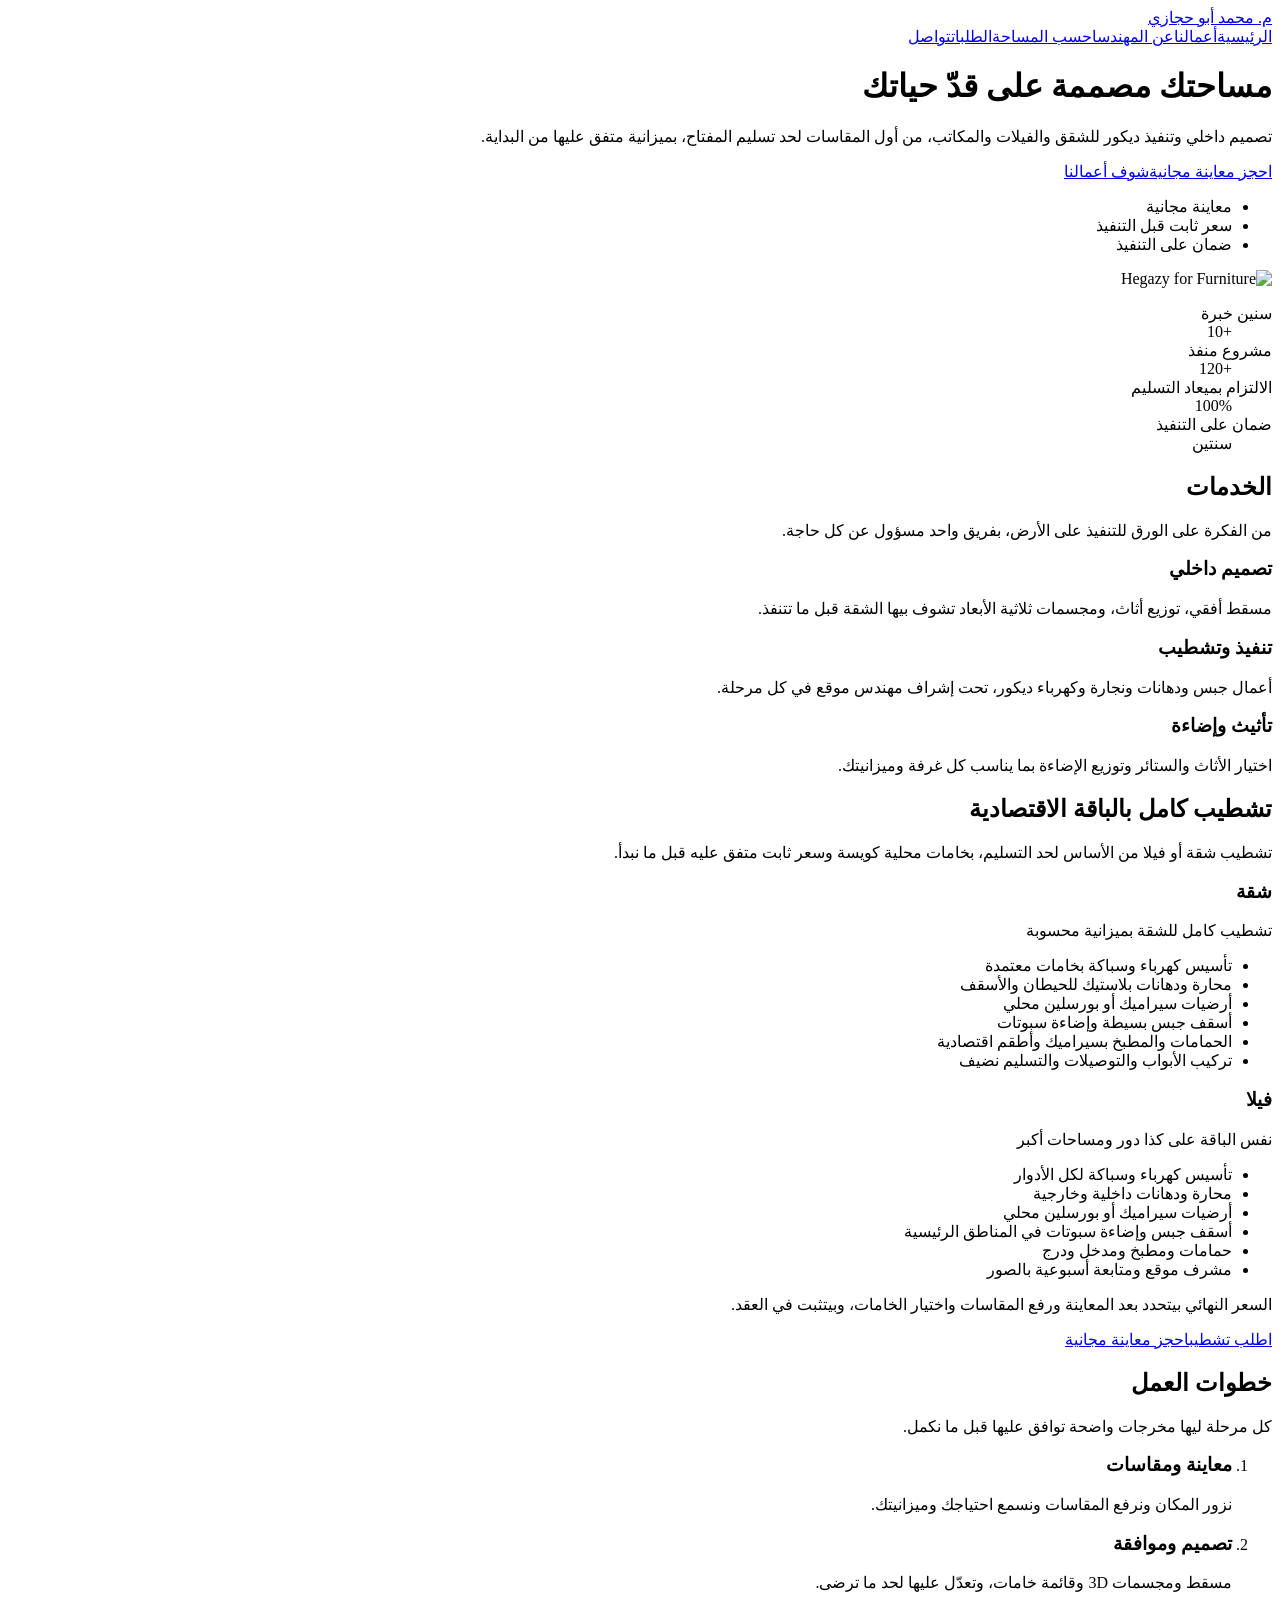
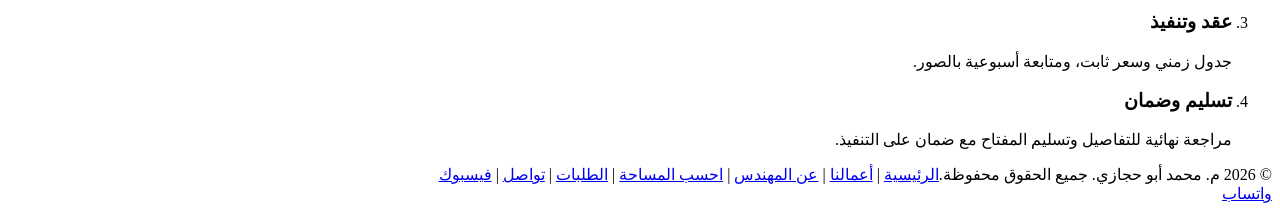
==== index.html @ 17595d0e "Add files via upload" ====
<!doctype html>
<html lang="ar" dir="rtl"><head>
<meta charset="utf-8">
<meta name="viewport" content="width=device-width, initial-scale=1, viewport-fit=cover">
<title>م. محمد أبو حجازي | تصميم داخلي وتنفيذ ديكور وتشطيبات في القاهرة</title>
<meta name="description" content="م. محمد أبو حجازي: تصميم داخلي وتنفيذ ديكور وتشطيبات للشقق والفيلات والمكاتب في القاهرة والجيزة، بسعر ثابت وضمان على التنفيذ. احجز معاينة مجانية.">
<link rel="canonical" href="https://YOUR-SITE-URL/">
<meta property="og:type" content="website"><meta property="og:locale" content="ar_EG"><meta property="og:site_name" content="م. محمد أبو حجازي">
<meta property="og:title" content="م. محمد أبو حجازي | تصميم داخلي وتنفيذ ديكور وتشطيبات في القاهرة"><meta property="og:description" content="م. محمد أبو حجازي: تصميم داخلي وتنفيذ ديكور وتشطيبات للشقق والفيلات والمكاتب في القاهرة والجيزة، بسعر ثابت وضمان على التنفيذ. احجز معاينة مجانية."><meta property="og:url" content="https://YOUR-SITE-URL/"><meta property="og:image" content="https://YOUR-SITE-URL/images/hero.jpg">
<link rel="icon" href="data:image/svg+xml,%3Csvg xmlns='http://www.w3.org/2000/svg' viewBox='0 0 100 100'%3E%3Crect width='100' height='100' rx='18' fill='%232f4a3c'/%3E%3Cpath d='M20 70V40l30-20 30 20v30' fill='none' stroke='%23a0742a' stroke-width='8'/%3E%3C/svg%3E">
<link rel="stylesheet" href="https://fonts.googleapis.com/css2?family=Reem+Kufi:wght@500;700&amp;family=IBM+Plex+Sans+Arabic:wght@400;500;600;700&amp;display=swap">
<link rel="stylesheet" href="css/style.css">
<script type="application/ld+json">{"@context": "https://schema.org", "@type": "HomeAndConstructionBusiness", "name": "م. محمد أبو حجازي", "description": "تصميم داخلي وتنفيذ ديكور وتشطيبات", "url": "https://YOUR-SITE-URL/", "image": "https://YOUR-SITE-URL/images/hero.jpg", "telephone": "+201100474985", "address": {"@type": "PostalAddress", "streetAddress": "مدينة النور، الزاوية الحمراء، حدائق القبة، شبرا مصر", "addressLocality": "القاهرة", "addressCountry": "EG"}, "openingHours": "Sa-Th 10:00-18:00", "areaServed": ["القاهرة", "الجيزة"], "sameAs": ["https://www.facebook.com/share/1TTazVWoUD/?mibextid=wwXIfr"]}</script>
</head>
<body>
<div class="wrap"><header class="top"><a class="logo" href="index.html">م. محمد أبو حجازي</a><nav aria-label="التنقل"><a href="index.html" aria-current="page">الرئيسية</a><a href="projects.html">أعمالنا</a><a href="about.html">عن المهندس</a><a href="calc.html">احسب المساحة</a><a href="orders.html" id="navOrd">الطلبات</a><a href="contact.html">تواصل</a></nav></header></div>
<div class="wrap"><div class="hero">
    <div>
      <h1>مساحتك مصممة على قدّ حياتك</h1>
      <p>تصميم داخلي وتنفيذ ديكور للشقق والفيلات والمكاتب، من أول المقاسات لحد تسليم المفتاح، بميزانية متفق عليها من البداية.</p>
      <a class="btn" href="contact.html">احجز معاينة مجانية</a><a class="btn ghost" href="projects.html">شوف أعمالنا</a>
      <ul class="trust"><li>معاينة مجانية</li><li>سعر ثابت قبل التنفيذ</li><li>ضمان على التنفيذ</li></ul>
    </div>
    <img class="heroimg" src="images/hero.jpg" alt="Hegazy for Furniture" width="703" height="956">
  </div></div>
<div class="stats"><div class="wrap"><dl>
  <div><dt>سنين خبرة</dt><dd>+10</dd></div>
  <div><dt>مشروع منفذ</dt><dd>+120</dd></div>
  <div><dt>الالتزام بميعاد التسليم</dt><dd>100%</dd></div>
  <div><dt>ضمان على التنفيذ</dt><dd>سنتين</dd></div>
</dl></div></div>
<!-- الأرقام أعلاه نموذج: عدّلها بأرقامك الحقيقية -->
<section id="services"><div class="wrap">
  <h2>الخدمات</h2>
  <p class="lead">من الفكرة على الورق للتنفيذ على الأرض، بفريق واحد مسؤول عن كل حاجة.</p>
  <div class="services">
    <div><h3>تصميم داخلي</h3><p>مسقط أفقي، توزيع أثاث، ومجسمات ثلاثية الأبعاد تشوف بيها الشقة قبل ما تتنفذ.</p></div>
    <div><h3>تنفيذ وتشطيب</h3><p>أعمال جبس ودهانات ونجارة وكهرباء ديكور، تحت إشراف مهندس موقع في كل مرحلة.</p></div>
    <div><h3>تأثيث وإضاءة</h3><p>اختيار الأثاث والستائر وتوزيع الإضاءة بما يناسب كل غرفة وميزانيتك.</p></div>
  </div>
</div></section>
<section id="packages"><div class="wrap">
  <h2>تشطيب كامل بالباقة الاقتصادية</h2>
  <p class="lead">تشطيب شقة أو فيلا من الأساس لحد التسليم، بخامات محلية كويسة وسعر ثابت متفق عليه قبل ما نبدأ.</p>
  <!-- عدّل بنود الباقة حسب شغلك الفعلي -->
  <div class="pkg">
    <div>
      <h3>شقة</h3>
      <p class="sub">تشطيب كامل للشقة بميزانية محسوبة</p>
      <ul>
        <li>تأسيس كهرباء وسباكة بخامات معتمدة</li>
        <li>محارة ودهانات بلاستيك للحيطان والأسقف</li>
        <li>أرضيات سيراميك أو بورسلين محلي</li>
        <li>أسقف جبس بسيطة وإضاءة سبوتات</li>
        <li>الحمامات والمطبخ بسيراميك وأطقم اقتصادية</li>
        <li>تركيب الأبواب والتوصيلات والتسليم نضيف</li>
      </ul>
    </div>
    <div>
      <h3>فيلا</h3>
      <p class="sub">نفس الباقة على كذا دور ومساحات أكبر</p>
      <ul>
        <li>تأسيس كهرباء وسباكة لكل الأدوار</li>
        <li>محارة ودهانات داخلية وخارجية</li>
        <li>أرضيات سيراميك أو بورسلين محلي</li>
        <li>أسقف جبس وإضاءة سبوتات في المناطق الرئيسية</li>
        <li>حمامات ومطبخ ومدخل ودرج</li>
        <li>مشرف موقع ومتابعة أسبوعية بالصور</li>
      </ul>
    </div>
  </div>
  <p class="pkg-note">السعر النهائي بيتحدد بعد المعاينة ورفع المقاسات واختيار الخامات، وبيتثبت في العقد.</p>
  <a class="btn" href="orders.html#reqs" id="pkgCalc">اطلب تشطيب</a><a class="btn ghost" href="contact.html">احجز معاينة مجانية</a>
</div></section>
<section id="process"><div class="wrap">
  <h2>خطوات العمل</h2>
  <p class="lead">كل مرحلة ليها مخرجات واضحة توافق عليها قبل ما نكمل.</p>
  <ol class="steps">
    <li><h3>معاينة ومقاسات</h3><p>نزور المكان ونرفع المقاسات ونسمع احتياجك وميزانيتك.</p></li>
    <li><h3>تصميم وموافقة</h3><p>مسقط ومجسمات 3D وقائمة خامات، وتعدّل عليها لحد ما ترضى.</p></li>
    <li><h3>عقد وتنفيذ</h3><p>جدول زمني وسعر ثابت، ومتابعة أسبوعية بالصور.</p></li>
    <li><h3>تسليم وضمان</h3><p>مراجعة نهائية للتفاصيل وتسليم المفتاح مع ضمان على التنفيذ.</p></li>
  </ol>
</div></section>
<footer><div class="wrap foot"><span>© 2026 م. محمد أبو حجازي. جميع الحقوق محفوظة.</span><span><a href="index.html">الرئيسية</a> | <a href="projects.html">أعمالنا</a> | <a href="about.html">عن المهندس</a> | <a href="calc.html">احسب المساحة</a> | <a href="orders.html">الطلبات</a> | <a href="contact.html">تواصل</a> | <a href="https://www.facebook.com/share/1TTazVWoUD/?mibextid=wwXIfr" target="_blank" rel="noopener">فيسبوك</a></span></div></footer>
<a class="wa" href="https://wa.me/201100474985" target="_blank" rel="noopener" aria-label="تواصل معنا على واتساب">واتساب</a>


</body></html>
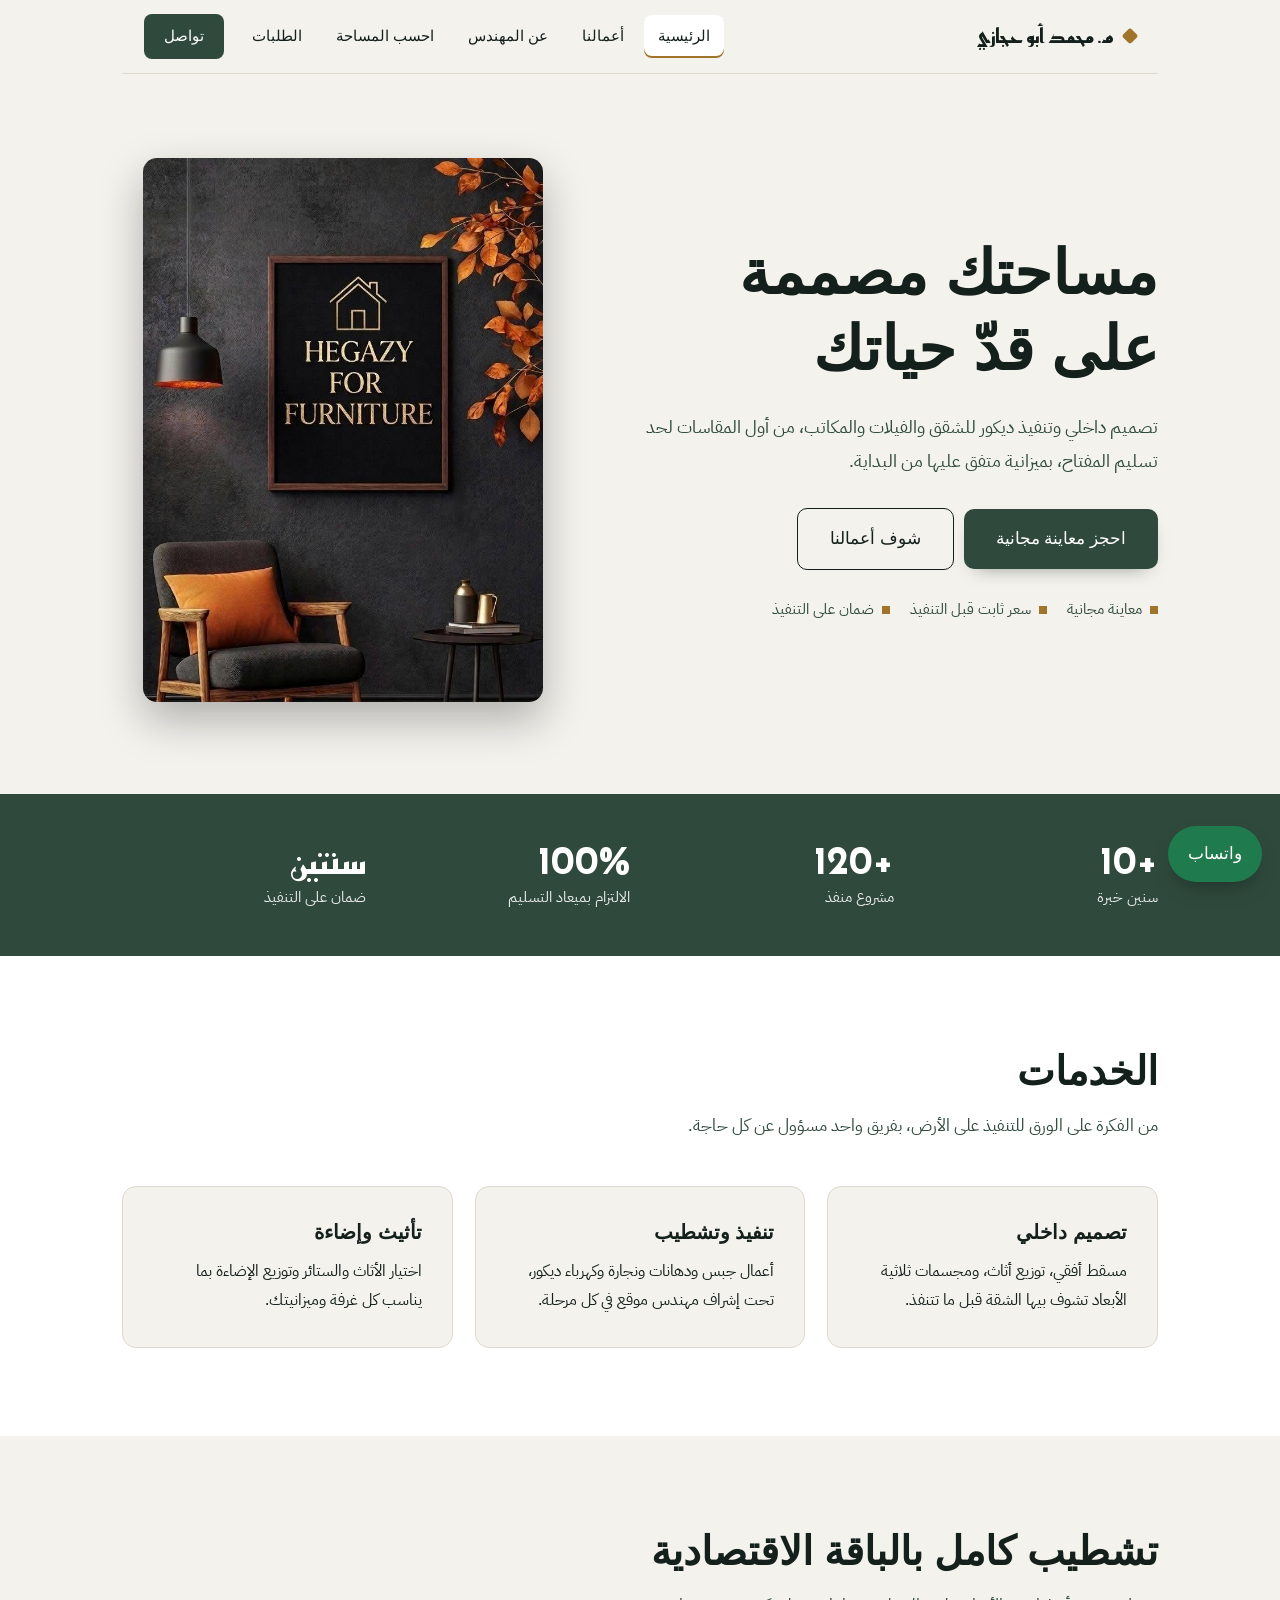
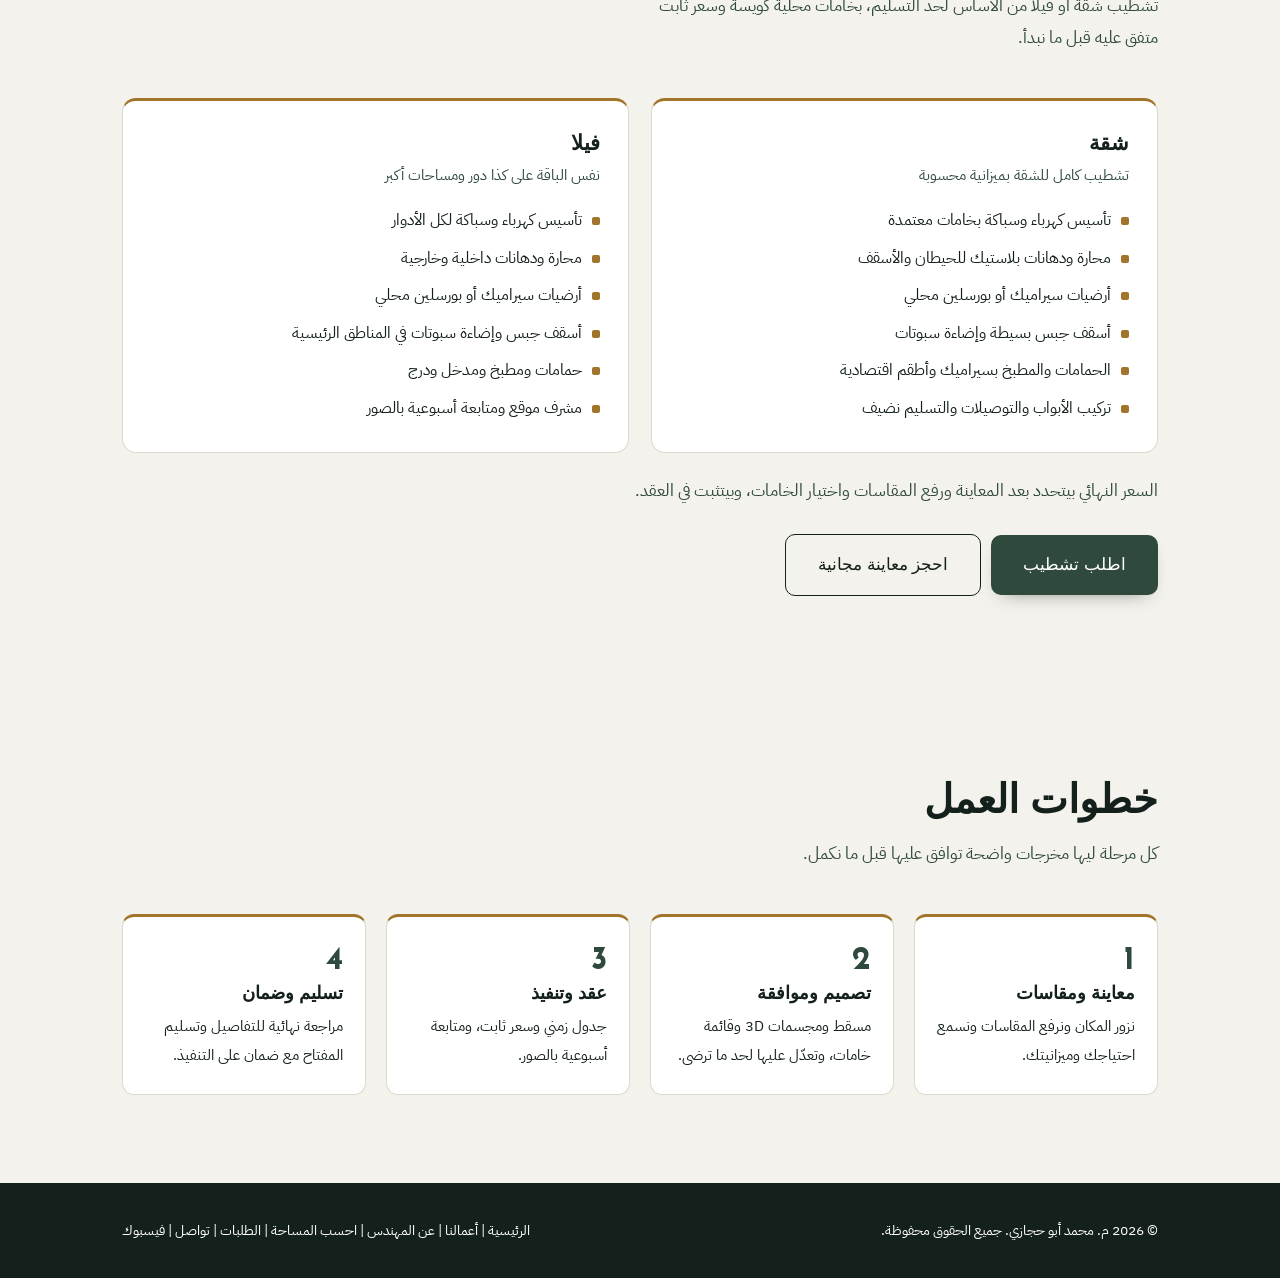
==== commit 6c833c7a: "Add files via upload" ====
--- a/index.html
+++ b/index.html
@@ -4,13 +4,13 @@
 <meta name="viewport" content="width=device-width, initial-scale=1, viewport-fit=cover">
 <title>م. محمد أبو حجازي | تصميم داخلي وتنفيذ ديكور وتشطيبات في القاهرة</title>
 <meta name="description" content="م. محمد أبو حجازي: تصميم داخلي وتنفيذ ديكور وتشطيبات للشقق والفيلات والمكاتب في القاهرة والجيزة، بسعر ثابت وضمان على التنفيذ. احجز معاينة مجانية.">
-<link rel="canonical" href="https://YOUR-SITE-URL/">
+<link rel="canonical" href="https://nadernadet33-prog.github.io/abohegazy/">
 <meta property="og:type" content="website"><meta property="og:locale" content="ar_EG"><meta property="og:site_name" content="م. محمد أبو حجازي">
-<meta property="og:title" content="م. محمد أبو حجازي | تصميم داخلي وتنفيذ ديكور وتشطيبات في القاهرة"><meta property="og:description" content="م. محمد أبو حجازي: تصميم داخلي وتنفيذ ديكور وتشطيبات للشقق والفيلات والمكاتب في القاهرة والجيزة، بسعر ثابت وضمان على التنفيذ. احجز معاينة مجانية."><meta property="og:url" content="https://YOUR-SITE-URL/"><meta property="og:image" content="https://YOUR-SITE-URL/images/hero.jpg">
+<meta property="og:title" content="م. محمد أبو حجازي | تصميم داخلي وتنفيذ ديكور وتشطيبات في القاهرة"><meta property="og:description" content="م. محمد أبو حجازي: تصميم داخلي وتنفيذ ديكور وتشطيبات للشقق والفيلات والمكاتب في القاهرة والجيزة، بسعر ثابت وضمان على التنفيذ. احجز معاينة مجانية."><meta property="og:url" content="https://nadernadet33-prog.github.io/abohegazy/"><meta property="og:image" content="https://nadernadet33-prog.github.io/abohegazy/hero.jpg">
 <link rel="icon" href="data:image/svg+xml,%3Csvg xmlns='http://www.w3.org/2000/svg' viewBox='0 0 100 100'%3E%3Crect width='100' height='100' rx='18' fill='%232f4a3c'/%3E%3Cpath d='M20 70V40l30-20 30 20v30' fill='none' stroke='%23a0742a' stroke-width='8'/%3E%3C/svg%3E">
 <link rel="stylesheet" href="https://fonts.googleapis.com/css2?family=Reem+Kufi:wght@500;700&amp;family=IBM+Plex+Sans+Arabic:wght@400;500;600;700&amp;display=swap">
-<link rel="stylesheet" href="css/style.css">
-<script type="application/ld+json">{"@context": "https://schema.org", "@type": "HomeAndConstructionBusiness", "name": "م. محمد أبو حجازي", "description": "تصميم داخلي وتنفيذ ديكور وتشطيبات", "url": "https://YOUR-SITE-URL/", "image": "https://YOUR-SITE-URL/images/hero.jpg", "telephone": "+201100474985", "address": {"@type": "PostalAddress", "streetAddress": "مدينة النور، الزاوية الحمراء، حدائق القبة، شبرا مصر", "addressLocality": "القاهرة", "addressCountry": "EG"}, "openingHours": "Sa-Th 10:00-18:00", "areaServed": ["القاهرة", "الجيزة"], "sameAs": ["https://www.facebook.com/share/1TTazVWoUD/?mibextid=wwXIfr"]}</script>
+<link rel="stylesheet" href="style.css">
+<script type="application/ld+json">{"@context": "https://schema.org", "@type": "HomeAndConstructionBusiness", "name": "م. محمد أبو حجازي", "description": "تصميم داخلي وتنفيذ ديكور وتشطيبات", "url": "https://nadernadet33-prog.github.io/abohegazy/", "image": "https://nadernadet33-prog.github.io/abohegazy/hero.jpg", "telephone": "+201100474985", "address": {"@type": "PostalAddress", "streetAddress": "مدينة النور، الزاوية الحمراء، حدائق القبة، شبرا مصر", "addressLocality": "القاهرة", "addressCountry": "EG"}, "openingHours": "Sa-Th 10:00-18:00", "areaServed": ["القاهرة", "الجيزة"], "sameAs": ["https://www.facebook.com/share/1TTazVWoUD/?mibextid=wwXIfr"]}</script>
 </head>
 <body>
 <div class="wrap"><header class="top"><a class="logo" href="index.html">م. محمد أبو حجازي</a><nav aria-label="التنقل"><a href="index.html" aria-current="page">الرئيسية</a><a href="projects.html">أعمالنا</a><a href="about.html">عن المهندس</a><a href="calc.html">احسب المساحة</a><a href="orders.html" id="navOrd">الطلبات</a><a href="contact.html">تواصل</a></nav></header></div>
@@ -21,7 +21,7 @@
       <a class="btn" href="contact.html">احجز معاينة مجانية</a><a class="btn ghost" href="projects.html">شوف أعمالنا</a>
       <ul class="trust"><li>معاينة مجانية</li><li>سعر ثابت قبل التنفيذ</li><li>ضمان على التنفيذ</li></ul>
     </div>
-    <img class="heroimg" src="images/hero.jpg" alt="Hegazy for Furniture" width="703" height="956">
+    <img class="heroimg" src="hero.jpg" alt="Hegazy for Furniture" width="703" height="956">
   </div></div>
 <div class="stats"><div class="wrap"><dl>
   <div><dt>سنين خبرة</dt><dd>+10</dd></div>
--- a/style.css
+++ b/style.css
@@ -0,0 +1,348 @@
+
+:root{
+  --plaster:#ebeae6; --paper:#f6f5f2; --ink:#1b2421; --moss:#4a5d4f; --brass:#946d2e; --line:#c9c7bf;
+  --on-moss:#f6f5f2;
+  color-scheme:light;
+  box-sizing:border-box;
+  padding-top:env(safe-area-inset-top,0px); padding-bottom:env(safe-area-inset-bottom,0px);
+}
+@media (prefers-color-scheme:dark){
+  :root:not([data-theme="light"]){
+    --plaster:#161c19; --paper:#1d2521; --ink:#ecebe6; --moss:#8fa595; --brass:#d3a95c; --line:#36413b;
+    --on-moss:#161c19; color-scheme:dark;
+  }
+}
+:root[data-theme="dark"]{
+  --plaster:#161c19; --paper:#1d2521; --ink:#ecebe6; --moss:#8fa595; --brass:#d3a95c; --line:#36413b;
+  --on-moss:#161c19; color-scheme:dark;
+}
+html{scroll-padding-top:env(safe-area-inset-top,0px);scroll-behavior:smooth}
+*,*::before,*::after{box-sizing:border-box}
+body{margin:0;background:var(--plaster);color:var(--ink);font-family:"IBM Plex Sans Arabic",Tahoma,sans-serif;font-size:17px;line-height:1.85}
+h1,h2,h3{font-family:"Reem Kufi","IBM Plex Sans Arabic",Tahoma,sans-serif;font-weight:700;line-height:1.3;margin:0}
+a{color:inherit}
+:focus-visible{outline:3px solid var(--brass);outline-offset:3px}
+.wrap{max-width:1080px;margin:0 auto;padding:0 22px}
+header.top{display:flex;align-items:center;justify-content:space-between;padding:18px 0;border-bottom:1px solid var(--line)}
+.logo{font-family:"Reem Kufi",sans-serif;font-weight:700;font-size:1.25rem;text-decoration:none}
+nav{display:flex;gap:22px;font-size:.95rem}
+nav a{text-decoration:none;padding:4px 0;border-bottom:2px solid transparent}
+nav a:hover{border-color:var(--brass)}
+@media(max-width:620px){nav{gap:14px;font-size:.85rem}}
+
+/* hero */
+.hero{display:grid;grid-template-columns:1.1fr .9fr;gap:40px;align-items:center;padding:64px 0 72px}
+.hero h1{font-size:clamp(2.2rem,5.6vw,4rem);max-width:12ch}
+.hero p{max-width:46ch;margin:22px 0 30px;color:var(--moss)}
+.btn{display:inline-block;background:var(--moss);color:var(--on-moss);padding:13px 28px;text-decoration:none;font-weight:500;border:0;font:inherit;font-weight:500;cursor:pointer;border-radius:2px}
+.btn:hover{background:var(--ink);color:var(--paper)}
+.btn.ghost{background:transparent;color:var(--ink);border:1px solid var(--ink);margin-inline-start:10px}
+.plan{width:100%;height:auto;color:var(--ink)}
+.plan .wall{fill:none;stroke:currentColor;stroke-width:5;stroke-linecap:square;stroke-dasharray:1;pathLength:1}
+.plan .furn{fill:none;stroke:var(--moss);stroke-width:2}
+.plan .dim{stroke:var(--brass);stroke-width:1.5;fill:none}
+.plan text{fill:var(--brass);font-family:"IBM Plex Sans Arabic",sans-serif;font-size:13px}
+.plan .draw{stroke-dasharray:1;stroke-dashoffset:1;animation:draw 2.6s ease forwards}
+@keyframes draw{to{stroke-dashoffset:0}}
+.plan .fade{opacity:0;animation:fade .8s 1.9s ease forwards}
+@keyframes fade{to{opacity:1}}
+@media(max-width:820px){.hero{grid-template-columns:1fr;padding:40px 0 48px}}
+@media(prefers-reduced-motion:reduce){.plan .draw{animation:none;stroke-dashoffset:0}.plan .fade{animation:none;opacity:1}html{scroll-behavior:auto}}
+
+section{padding:68px 0;border-top:1px solid var(--line)}
+section>.wrap>h2{font-size:clamp(1.7rem,3.6vw,2.4rem);margin-bottom:10px}
+.lead{color:var(--moss);max-width:52ch;margin:0 0 38px}
+
+/* services */
+.services{display:grid;grid-template-columns:repeat(3,1fr);gap:0;border:1px solid var(--line);background:var(--paper)}
+.services div{padding:28px 26px;border-inline-start:1px solid var(--line)}
+.services div:first-child{border-inline-start:0}
+.services h3{font-size:1.3rem;margin-bottom:8px}
+.services p{margin:0;font-size:.97rem}
+@media(max-width:760px){.services{grid-template-columns:1fr}.services div{border-inline-start:0;border-top:1px solid var(--line)}.services div:first-child{border-top:0}}
+
+/* projects */
+.projects{display:grid;grid-template-columns:repeat(6,1fr);gap:16px}
+.proj{position:relative;min-height:250px;padding:20px;display:flex;flex-direction:column;justify-content:flex-end;color:#f6f5f2;overflow:hidden}
+.proj::before{content:"";position:absolute;inset:0;z-index:0}
+.proj>*{position:relative;z-index:1}
+.proj h3{font-size:1.3rem}
+.proj small{opacity:.9;font-size:.9rem}
+.sw{display:flex;gap:6px;margin-top:12px}
+.sw i{width:22px;height:22px;border:1px solid rgba(255,255,255,.5);display:block}
+.p1{grid-column:span 4;min-height:340px}.p2{grid-column:span 2}.p3{grid-column:span 2}.p4{grid-column:span 4}
+.p1::before{background:linear-gradient(180deg,#d8cfc0 0 58%,#8a6a45 58% 100%)}
+.p2::before{background:linear-gradient(90deg,#3d4f45 0 50%,#2b3832 50%)}
+.p3::before{background:linear-gradient(180deg,#bfc4c2 0 70%,#6c6a64 70%)}
+.p4::before{background:linear-gradient(90deg,#e7dfd2 0 35%,#a88b62 35% 70%,#44352a 70%)}
+.p1,.p3,.p4{color:#1b1b19}.p1 .sw i,.p3 .sw i,.p4 .sw i{border-color:rgba(0,0,0,.35)}
+@media(max-width:700px){.projects{grid-template-columns:1fr}.proj{grid-column:auto!important;min-height:220px}}
+
+/* process */
+ol.steps{list-style:none;margin:0;padding:0;display:grid;grid-template-columns:repeat(4,1fr);gap:22px;counter-reset:s}
+ol.steps li{counter-increment:s;border-top:3px solid var(--moss);padding-top:14px}
+ol.steps li::before{content:counter(s);font-family:"Reem Kufi",sans-serif;font-size:2rem;color:var(--brass);display:block;line-height:1.2}
+ol.steps h3{font-size:1.15rem;margin:4px 0 6px}
+ol.steps p{margin:0;font-size:.95rem}
+@media(max-width:820px){ol.steps{grid-template-columns:1fr 1fr}}
+@media(max-width:480px){ol.steps{grid-template-columns:1fr}}
+
+/* contact */
+.contact{display:grid;grid-template-columns:1fr 1fr;gap:44px}
+.contact dl{margin:0}.contact dt{color:var(--moss);font-size:.9rem;margin-top:16px}.contact dd{margin:0;font-size:1.1rem}
+form{display:grid;gap:14px}
+label{display:grid;gap:6px;font-size:.95rem}
+input,select,textarea{font:inherit;color:var(--ink);background:var(--paper);border:1px solid var(--line);padding:11px 12px;border-radius:2px;width:100%}
+textarea{min-height:100px;resize:vertical}
+@media(max-width:760px){.contact{grid-template-columns:1fr}}
+.calc{display:grid;grid-template-columns:1.3fr .7fr;gap:36px;align-items:start}
+.calc>div>label{margin-bottom:18px;max-width:320px}
+.room{display:grid;grid-template-columns:1.3fr 1fr 1fr auto;gap:10px;padding:14px;margin-bottom:12px;background:var(--paper);border:1px solid var(--line)}
+.room .rc{grid-column:1/-1;font-size:.92rem;color:var(--moss)}
+.room .rm{background:none;border:1px solid var(--line);color:var(--ink);cursor:pointer;padding:0 12px;border-radius:2px;font:inherit}
+.room .rm:hover{border-color:var(--brass);color:var(--brass)}
+.result{background:var(--moss);color:var(--on-moss);padding:26px;position:sticky;top:16px}
+.result p{margin:0;font-size:.95rem}
+.result strong{display:block;font-family:"Reem Kufi",sans-serif;font-size:clamp(1.7rem,4vw,2.3rem);line-height:1.3;margin:6px 0 4px}
+.result ul{list-style:none;margin:16px 0;padding:14px 0 0;border-top:1px solid rgba(255,255,255,.35);font-size:.92rem}
+.result li{display:flex;justify-content:space-between;gap:10px}
+.result small{display:block;margin-top:14px;font-size:.82rem;opacity:.9}
+.result .btn{background:var(--on-moss);color:var(--moss);width:100%;text-align:center}
+.result .btn:hover{background:var(--ink);color:var(--paper)}
+@media(max-width:820px){.calc{grid-template-columns:1fr}.result{position:static}.room{grid-template-columns:1fr 1fr}.room select{grid-column:1/-1}.room .rm{grid-column:1/-1;padding:8px}}
+.own{border:2px dashed var(--brass);padding:22px;margin-bottom:30px;background:var(--paper)}
+.own h3{font-size:1.2rem;margin-bottom:14px}
+.own .g{display:grid;grid-template-columns:repeat(3,1fr);gap:12px;margin-bottom:14px}
+.own .hint{font-size:.9rem;color:var(--moss);margin:4px 0 12px}
+.own[hidden]{display:none}
+@media(max-width:620px){.own .g{grid-template-columns:1fr 1fr}}
+.trust{list-style:none;display:flex;flex-wrap:wrap;gap:8px 20px;margin:26px 0 0;padding:0;font-size:.92rem;color:var(--moss)}
+.trust li::before{content:"";display:inline-block;width:8px;height:8px;background:var(--brass);margin-inline-end:8px}
+.stats{background:var(--moss);color:var(--on-moss);padding:30px 0}
+.stats dl{display:grid;grid-template-columns:repeat(4,1fr);gap:20px;margin:0}
+.stats dl div{display:flex;flex-direction:column-reverse}
+.stats dd{margin:0;font-family:"Reem Kufi",sans-serif;font-size:2.2rem;line-height:1.2}
+.stats dt{font-size:.92rem;opacity:.9}
+@media(max-width:700px){.stats dl{grid-template-columns:1fr 1fr}}
+.about{display:grid;grid-template-columns:220px 1fr;gap:40px;align-items:center}
+.about .mono{width:100%;height:auto;display:block}
+.about p{max-width:56ch;margin:12px 0 0}
+@media(max-width:700px){.about{grid-template-columns:1fr}.about .mono{max-width:160px}}
+.reviews{display:grid;grid-template-columns:repeat(3,1fr);gap:0;border-top:3px solid var(--moss)}
+.reviews figure{margin:0;padding:24px 22px 24px 0;border-inline-start:1px solid var(--line);padding-inline-start:22px}
+.reviews figure:first-child{border-inline-start:0;padding-inline-start:0}
+.reviews blockquote{margin:0 0 14px;font-size:1.05rem}
+.reviews figcaption{font-size:.9rem;color:var(--moss)}
+@media(max-width:760px){.reviews{grid-template-columns:1fr}.reviews figure{border-inline-start:0;padding-inline-start:0;border-bottom:1px solid var(--line)}}
+.faq{max-width:760px}
+.faq details{border-bottom:1px solid var(--line);padding:16px 0}
+.faq summary{cursor:pointer;font-weight:500;list-style:none;display:flex;justify-content:space-between;gap:12px}
+.faq summary::-webkit-details-marker{display:none}
+.faq summary::after{content:"+";color:var(--brass);font-size:1.4rem;line-height:1}
+.faq details[open] summary::after{content:"\2212"}
+.faq details p{margin:10px 0 0;color:var(--moss)}
+.wa{position:fixed;inset-inline-start:18px;bottom:calc(18px + env(safe-area-inset-bottom,0px));z-index:20;background:#1f7a4d;color:#fff;padding:12px 20px;border-radius:999px;text-decoration:none;font-weight:500;box-shadow:0 4px 14px rgba(0,0,0,.25)}
+.wa:hover{background:#17603c}
+.foot{display:flex;justify-content:space-between;flex-wrap:wrap;gap:10px}
+.foot a{text-decoration:none}.foot a:hover{color:var(--brass)}
+.proj{cursor:pointer}
+.proj.has-img::before{background:var(--img) center/cover no-repeat}
+.proj.has-img::after{content:"";position:absolute;inset:0;background:linear-gradient(0deg,rgba(0,0,0,.65),transparent 60%);z-index:0}
+.proj.has-img{color:#fff!important}
+.ba{position:relative;direction:ltr;aspect-ratio:16/9;max-height:520px;width:100%;overflow:hidden;--p:50%;border:1px solid var(--line);user-select:none}
+.ba-after,.ba-before{position:absolute;inset:0;background-size:cover;background-position:center}
+.ba-after{background-image:linear-gradient(180deg,#e3dacb 0 62%,#8a6a45 62%)}
+.ba-before{background-image:linear-gradient(180deg,#a8a499 0 62%,#6b675d 62%);clip-path:inset(0 calc(100% - var(--p)) 0 0)}
+.ba span{position:absolute;top:14px;padding:4px 12px;background:rgba(0,0,0,.6);color:#fff;font-size:.9rem;direction:rtl}
+.ba-before span{left:14px}.ba-after span{right:14px}
+.ba-bar{position:absolute;top:0;bottom:0;left:var(--p);width:3px;margin-left:-1.5px;background:#fff;box-shadow:0 0 6px rgba(0,0,0,.4)}
+.ba-bar::after{content:"\2194";position:absolute;top:50%;left:50%;transform:translate(-50%,-50%);width:42px;height:42px;border-radius:50%;background:#fff;color:#1b2421;display:grid;place-items:center;font-size:1.2rem}
+.ba input{position:absolute;inset:0;width:100%;height:100%;margin:0;opacity:0;cursor:ew-resize}
+.ba:focus-within{outline:3px solid var(--brass);outline-offset:3px}
+dialog#lb{border:0;padding:0;background:transparent;max-width:min(94vw,980px);width:100%;color:#fff;overflow:visible}
+dialog#lb::backdrop{background:rgba(10,14,12,.88)}
+dialog#lb figure{margin:0}
+.lb-img{width:100%;aspect-ratio:16/10;background:#555;display:flex}
+.lb-img img{width:100%;height:100%;object-fit:contain;background:#111}
+#lbCap{padding:12px 4px;font-size:1rem}
+.lb-x,.lb-p,.lb-n{position:absolute;z-index:2;background:rgba(0,0,0,.6);color:#fff;border:1px solid rgba(255,255,255,.4);width:44px;height:44px;font-size:1.6rem;line-height:1;cursor:pointer;border-radius:50%}
+.lb-x{top:-52px;inset-inline-end:0}
+.lb-p{top:45%;inset-inline-start:8px}.lb-n{top:45%;inset-inline-end:8px}
+#fstatus{margin:0;color:var(--moss);font-size:.95rem}
+footer{border-top:1px solid var(--line);padding:26px 0;font-size:.9rem;color:var(--moss)}
+[data-page][hidden]{display:none!important}
+nav a[aria-current=page]{border-color:var(--brass);font-weight:500}
+/* === الهوية البصرية الاحترافية === */
+:root{--plaster:#f4f2ed;--paper:#fff;--ink:#14201b;--moss:#2f4a3c;--brass:#a0742a;--line:#ddd9ce;--on-moss:#fff;--r:14px;--sh:0 18px 40px -26px rgba(20,32,27,.45)}
+body{font-size:17px;line-height:1.9}
+h1,h2,h3{font-family:"IBM Plex Sans Arabic",Tahoma,sans-serif;font-weight:700;line-height:1.35;letter-spacing:0}
+body::before{content:"";position:fixed;inset:0 0 auto;height:env(safe-area-inset-top,0px);z-index:31;background:var(--plaster)}
+header.top{position:sticky;top:env(safe-area-inset-top,0px);z-index:30;background:var(--plaster);padding:14px 22px;max-width:none;border-bottom:1px solid var(--line)}
+.logo{display:flex;align-items:center;gap:10px}
+.logo::before{content:"";width:12px;height:12px;background:var(--brass);border-radius:3px;transform:rotate(45deg)}
+nav{align-items:center;gap:6px}
+nav a{padding:7px 14px;border:0;border-radius:8px;font-weight:500}
+nav a:hover{background:var(--paper)}
+nav a[aria-current=page]{background:var(--paper);box-shadow:inset 0 -2px 0 var(--brass)}
+nav a:last-child{background:var(--moss);color:var(--on-moss);padding:8px 20px;margin-inline-start:8px}
+nav a:last-child:hover{background:var(--ink);color:var(--paper)}
+@media(max-width:620px){nav{gap:2px}nav a{padding:6px 8px}nav a:last-child{margin-inline-start:2px;padding:6px 12px}}
+.hero{padding:84px 0 92px;gap:56px}
+.hero h1{font-size:clamp(2.3rem,5.4vw,3.8rem);line-height:1.25;max-width:13ch}
+.hero p{font-size:1.12rem;color:var(--moss);max-width:48ch}
+.btn{border-radius:10px;padding:14px 32px;box-shadow:0 8px 20px -12px rgba(20,32,27,.6)}
+.btn.ghost{box-shadow:none}
+.plan{background:var(--paper);border:1px solid var(--line);border-radius:18px;padding:22px;box-shadow:var(--sh)}
+section{border-top:0;padding:88px 0}
+#services,#ba,#reviews,#faq{background:var(--paper)}
+section>.wrap>h2{font-size:clamp(1.8rem,3.6vw,2.5rem);margin-bottom:12px}
+.lead{font-size:1.05rem;margin-bottom:44px}
+.services{gap:22px;border:0;background:none}
+.services div,.services div:first-child{background:var(--plaster);border:1px solid var(--line);border-radius:var(--r);padding:32px 30px}
+.services div:hover{border-color:var(--brass)}
+.services h3{font-size:1.25rem;margin-bottom:10px}
+.projects{gap:22px}
+.proj{border-radius:var(--r);box-shadow:var(--sh)}
+ol.steps{gap:20px}
+ol.steps li{background:var(--paper);border:1px solid var(--line);border-top:3px solid var(--brass);border-radius:12px;padding:22px 22px 24px}
+ol.steps li::before{color:var(--moss);font-weight:700}
+.stats{padding:44px 0}
+.stats dd{font-weight:700;font-size:2.4rem}
+.about .mono{border-radius:var(--r)}
+.reviews{border-top:0;gap:22px}
+.reviews figure,.reviews figure:first-child{background:var(--plaster);border:1px solid var(--line);border-radius:var(--r);padding:28px}
+.reviews blockquote{line-height:1.8}
+.faq details{background:var(--plaster);border:1px solid var(--line);border-radius:12px;padding:16px 22px;margin-bottom:12px}
+input,select,textarea{border-radius:10px;padding:12px 14px;background:var(--paper)}
+input:focus,select:focus,textarea:focus{border-color:var(--moss);outline:0;box-shadow:0 0 0 3px color-mix(in srgb,var(--brass) 35%,transparent)}
+.contact form{background:var(--paper);padding:30px;border:1px solid var(--line);border-radius:18px;box-shadow:var(--sh)}
+.room{border-radius:12px}
+.result{border-radius:18px;box-shadow:var(--sh)}
+.own{border-radius:var(--r)}
+.ba{border-radius:var(--r)}
+.wa{box-shadow:0 10px 24px -10px rgba(0,0,0,.45)}
+footer{background:var(--ink);color:var(--paper);border:0;padding:34px 0;opacity:1}
+footer a:hover{color:var(--brass)}
+.set h3{margin:34px 0 14px;font-size:1.25rem}
+.set .g{display:grid;grid-template-columns:repeat(auto-fit,minmax(230px,1fr));gap:12px}
+.set .it{background:var(--plaster);border:1px solid var(--line);border-radius:12px;padding:16px;display:grid;gap:10px;align-content:start}
+.set label{display:grid;gap:6px;font-size:.95rem}
+.set textarea{min-height:90px}
+.set img{max-width:100%;max-height:160px;border-radius:8px;display:block;margin-bottom:8px}
+.set .row{margin-top:26px}.set>.btn{margin-top:14px}
+.set .g:has(.it) .it{grid-column:auto}
+.reviews figure img{width:100%;border-radius:10px;margin:0 0 12px;display:block}
+
+.heroimg{display:block;width:100%;max-width:400px;height:auto;justify-self:center;border-radius:var(--r,8px);box-shadow:0 18px 44px rgba(0,0,0,.28)}
+@media(max-width:820px){.heroimg{max-width:300px}}
+
+.projects.cat3 .proj{grid-column:span 2;min-height:380px}
+@media(max-width:700px){.projects.cat3 .proj{min-height:300px}}
+
+.projects.cat3 .proj:last-child:nth-child(3n+2),.projects.cat3 .proj:nth-last-child(2):nth-child(3n+1){grid-column:span 3}
+
+.projects.cat10 .proj:nth-child(n+7){grid-column:span 3}
+
+.projects.cat4 .proj{grid-column:span 3}
+
+.projects.cat1 .proj{grid-column:3 / span 2;min-height:460px}
+@media(max-width:700px){.projects.cat1 .proj{grid-column:auto;min-height:340px}}
+
+.projects.cat2 .proj{grid-column:span 3;min-height:420px}
+
+/* === صفحة الطلبات === */
+.ord{display:grid;grid-template-columns:1.7fr 1fr;gap:32px;align-items:start}
+.ord-cats{display:flex;flex-wrap:wrap;gap:8px;margin-bottom:8px}
+.ord-cats button{font:inherit;font-size:.95rem;border:1px solid var(--line);background:var(--paper);color:var(--ink);padding:6px 16px;border-radius:999px;cursor:pointer}
+.ord-cats button[aria-pressed=true]{background:var(--moss);color:var(--on-moss);border-color:var(--moss)}
+.ord-cat h3{margin:30px 0 14px;font-size:1.25rem}
+.ord-grid{display:grid;grid-template-columns:repeat(auto-fill,minmax(180px,1fr));gap:14px}
+.ord-item{background:var(--paper);border:1px solid var(--line);border-radius:12px;overflow:hidden;display:flex;flex-direction:column}
+.ord-item.on{border-color:var(--brass);box-shadow:0 0 0 2px var(--brass)}
+.ord-item img{width:100%;aspect-ratio:4/3;object-fit:cover;display:block;cursor:zoom-in}
+.ord-item>div{padding:10px 12px 12px;display:flex;flex-direction:column;gap:4px;flex:1}
+.ord-item h4{margin:0;font-size:.98rem;line-height:1.5}
+.ord-item small{color:var(--moss);font-size:.84rem;line-height:1.55}
+.ord-item .btn{margin-top:auto;padding:8px 12px;border-radius:8px;font-size:.92rem;box-shadow:none;text-align:center}
+.ord-item.on .btn{background:var(--brass);color:#fff}
+.ord-box{position:sticky;top:calc(84px + env(safe-area-inset-top,0px));background:var(--paper);border:1px solid var(--line);border-radius:18px;padding:24px;box-shadow:var(--sh)}
+.ord-box h3{margin:0 0 12px;font-size:1.3rem}
+.ord-list{list-style:none;margin:0 0 18px;padding:0;max-height:240px;overflow:auto;display:grid;gap:8px}
+.ord-list li{display:grid;grid-template-columns:1fr auto auto;gap:8px;align-items:center;padding:8px 10px;background:var(--plaster);border:1px solid var(--line);border-radius:10px;font-size:.92rem;line-height:1.5}
+.ord-list li.empty{display:block;color:var(--moss);border-style:dashed}
+.ord-list select{width:auto;padding:4px 8px;border-radius:8px}
+.ord-list .rm{background:none;border:1px solid var(--line);color:var(--ink);cursor:pointer;border-radius:8px;width:32px;height:32px;font:inherit}
+.ord-list .rm:hover{border-color:var(--brass);color:var(--brass)}
+#ordStatus{margin:0;color:var(--moss);font-size:.95rem}
+.ord-bar{position:fixed;inset-inline-end:18px;bottom:calc(18px + env(safe-area-inset-bottom,0px));z-index:20;display:none;border-radius:999px}
+.ord-bar[hidden]{display:none!important}
+@media(max-width:900px){.ord{grid-template-columns:1fr}.ord-box{position:static}.ord-bar:not([hidden]){display:block}}
+.lb-act{display:flex;flex-wrap:wrap;gap:10px;padding:0 4px 8px}
+.lb-act .btn{margin:0;padding:10px 22px}
+.lb-act .btn.ghost{color:#fff;border-color:#fff}
+
+/* === باقة التشطيب === */
+.pkg{display:grid;grid-template-columns:1fr 1fr;gap:22px}
+.pkg>div{background:var(--paper);border:1px solid var(--line);border-top:3px solid var(--brass);border-radius:var(--r);padding:28px 28px 30px}
+.pkg h3{font-size:1.3rem;margin:0 0 4px}
+.pkg .sub{margin:0 0 16px;color:var(--moss);font-size:.95rem}
+.pkg ul{list-style:none;margin:0;padding:0;display:grid;gap:8px;font-size:.97rem}
+.pkg li::before{content:"";display:inline-block;width:8px;height:8px;background:var(--brass);margin-inline-end:10px;border-radius:2px}
+.pkg-note{margin:22px 0 26px;color:var(--moss);max-width:62ch}
+@media(max-width:760px){.pkg{grid-template-columns:1fr}}
+
+.ord-custom{border:2px dashed var(--brass);border-radius:var(--r);padding:22px;margin-bottom:26px;background:var(--paper);display:grid;gap:12px}
+.ord-custom h3{margin:0;font-size:1.2rem}
+.ord-custom p{margin:0;color:var(--moss);font-size:.95rem}
+.ord-custom textarea{min-height:80px}
+.ord-custom .btn{justify-self:start}
+.ord-list li.cu small{display:block;color:var(--moss)}
+.ord-list li.cu .tag{display:inline-block;background:var(--brass);color:#fff;border-radius:6px;padding:0 8px;font-size:.8rem;margin-inline-end:6px}
+.ba{aspect-ratio:3/4;max-height:none;max-width:480px;margin-inline:auto}
+/* === طلب مخصص: تشطيبات / أثاث === */
+#reqs .rq-tabs{display:grid;grid-template-columns:1fr 1fr;gap:12px;max-width:560px;margin-bottom:26px}
+#reqs .rq-tabs button{font:inherit;font-weight:700;font-size:1.15rem;padding:16px;border:1px solid var(--line);background:var(--plaster);color:var(--ink);border-radius:var(--r);cursor:pointer}
+#reqs .rq-tabs button:hover{border-color:var(--brass)}
+#reqs .rq-tabs button[aria-selected=true]{background:var(--moss);color:var(--on-moss);border-color:var(--moss);box-shadow:var(--sh)}
+.rq{background:var(--plaster);border:1px solid var(--line);border-radius:18px;padding:28px;max-width:860px;gap:20px}
+.rq[hidden]{display:none!important}
+.rq h3{margin:0 0 6px;font-size:1.2rem}
+.rq .hint{margin:0;color:var(--moss);font-size:.9rem;line-height:1.7}
+.rq .two{display:grid;grid-template-columns:1fr 1fr;gap:14px}
+.rq fieldset{margin:0;border:1px solid var(--line);border-radius:12px;padding:14px 16px 16px;background:var(--paper)}
+.rq legend{padding:0 8px;font-weight:600}
+.rq .chk{display:grid;grid-template-columns:repeat(auto-fill,minmax(210px,1fr));gap:10px 16px}
+.rq .chk label{display:flex;align-items:center;gap:10px;cursor:pointer}
+.rq .chk input{width:auto;accent-color:var(--moss)}
+.rq .ph-t{font-weight:600;display:block;margin-bottom:8px}
+.rq .up{position:relative;display:inline-flex;align-items:center;justify-content:center;cursor:pointer;border:2px dashed var(--brass);border-radius:12px;padding:14px 22px;background:var(--paper);font-weight:600}
+.rq .up:hover,.rq .up:focus-within{background:var(--plaster);outline:3px solid color-mix(in srgb,var(--brass) 35%,transparent)}
+.rq .vh{position:absolute;inset:0;width:100%;height:100%;opacity:0;cursor:pointer;font-size:0}
+.rq .thumbs{display:flex;flex-wrap:wrap;gap:10px;margin:12px 0 8px}
+.rq .thumbs:empty{display:none}
+.rq .thumbs figure{position:relative;margin:0;width:88px;height:88px}
+.rq .thumbs img{width:100%;height:100%;object-fit:cover;border-radius:10px;border:1px solid var(--line);display:block}
+.rq .thumbs button{position:absolute;top:-8px;inset-inline-start:-8px;width:26px;height:26px;border-radius:50%;border:1px solid var(--line);background:var(--paper);color:var(--ink);cursor:pointer;font:inherit;line-height:1;padding:0}
+.rq .thumbs button:hover{border-color:var(--brass);color:var(--brass)}
+.rq .st{margin:0;color:var(--moss);font-size:.95rem}
+.rq .st a{color:var(--brass);font-weight:600}
+.fp-g{margin-top:14px}
+.fp-g h4{margin:0 0 8px;font-size:1rem;color:var(--moss)}
+.fp-chips{display:flex;flex-wrap:wrap;gap:8px}
+.fp-chips button{font:inherit;font-size:.95rem;border:1px solid var(--line);background:var(--paper);color:var(--ink);padding:6px 16px;border-radius:999px;cursor:pointer}
+.fp-chips button:hover{border-color:var(--brass)}
+.fp-chips button[aria-pressed=true]{background:var(--moss);color:var(--on-moss);border-color:var(--moss)}
+.fur-cu{display:grid;grid-template-columns:1fr auto;gap:10px;align-items:end}
+.fur-cu .btn.ghost{margin:0;padding:12px 22px}
+#furList{display:grid;gap:12px}
+.fi{background:var(--paper);border:1px solid var(--line);border-radius:12px;padding:14px;display:grid;gap:10px}
+.fi .fi-h{display:flex;justify-content:space-between;align-items:center;gap:10px}
+.fi .fi-h strong{font-size:1.02rem}
+.fi .rm{background:none;border:1px solid var(--line);color:var(--ink);cursor:pointer;border-radius:8px;padding:4px 12px;font:inherit;font-size:.9rem}
+.fi .rm:hover{border-color:var(--brass);color:var(--brass)}
+.fi .dims{display:grid;grid-template-columns:repeat(4,1fr);gap:10px}
+.fi .dims label{font-size:.86rem}
+.fi .empty{margin:0;padding:14px;border:1px dashed var(--line);border-radius:12px;color:var(--moss)}
+@media(max-width:620px){.rq{padding:20px 16px}.rq .two{grid-template-columns:1fr}.fi .dims{grid-template-columns:1fr 1fr}.fur-cu{grid-template-columns:1fr}}
+
+section>.wrap>h1,.about h1,.contact h1{font-family:"IBM Plex Sans Arabic",Tahoma,sans-serif;font-weight:700;line-height:1.35;margin:0 0 12px;font-size:clamp(1.8rem,3.6vw,2.5rem)}
